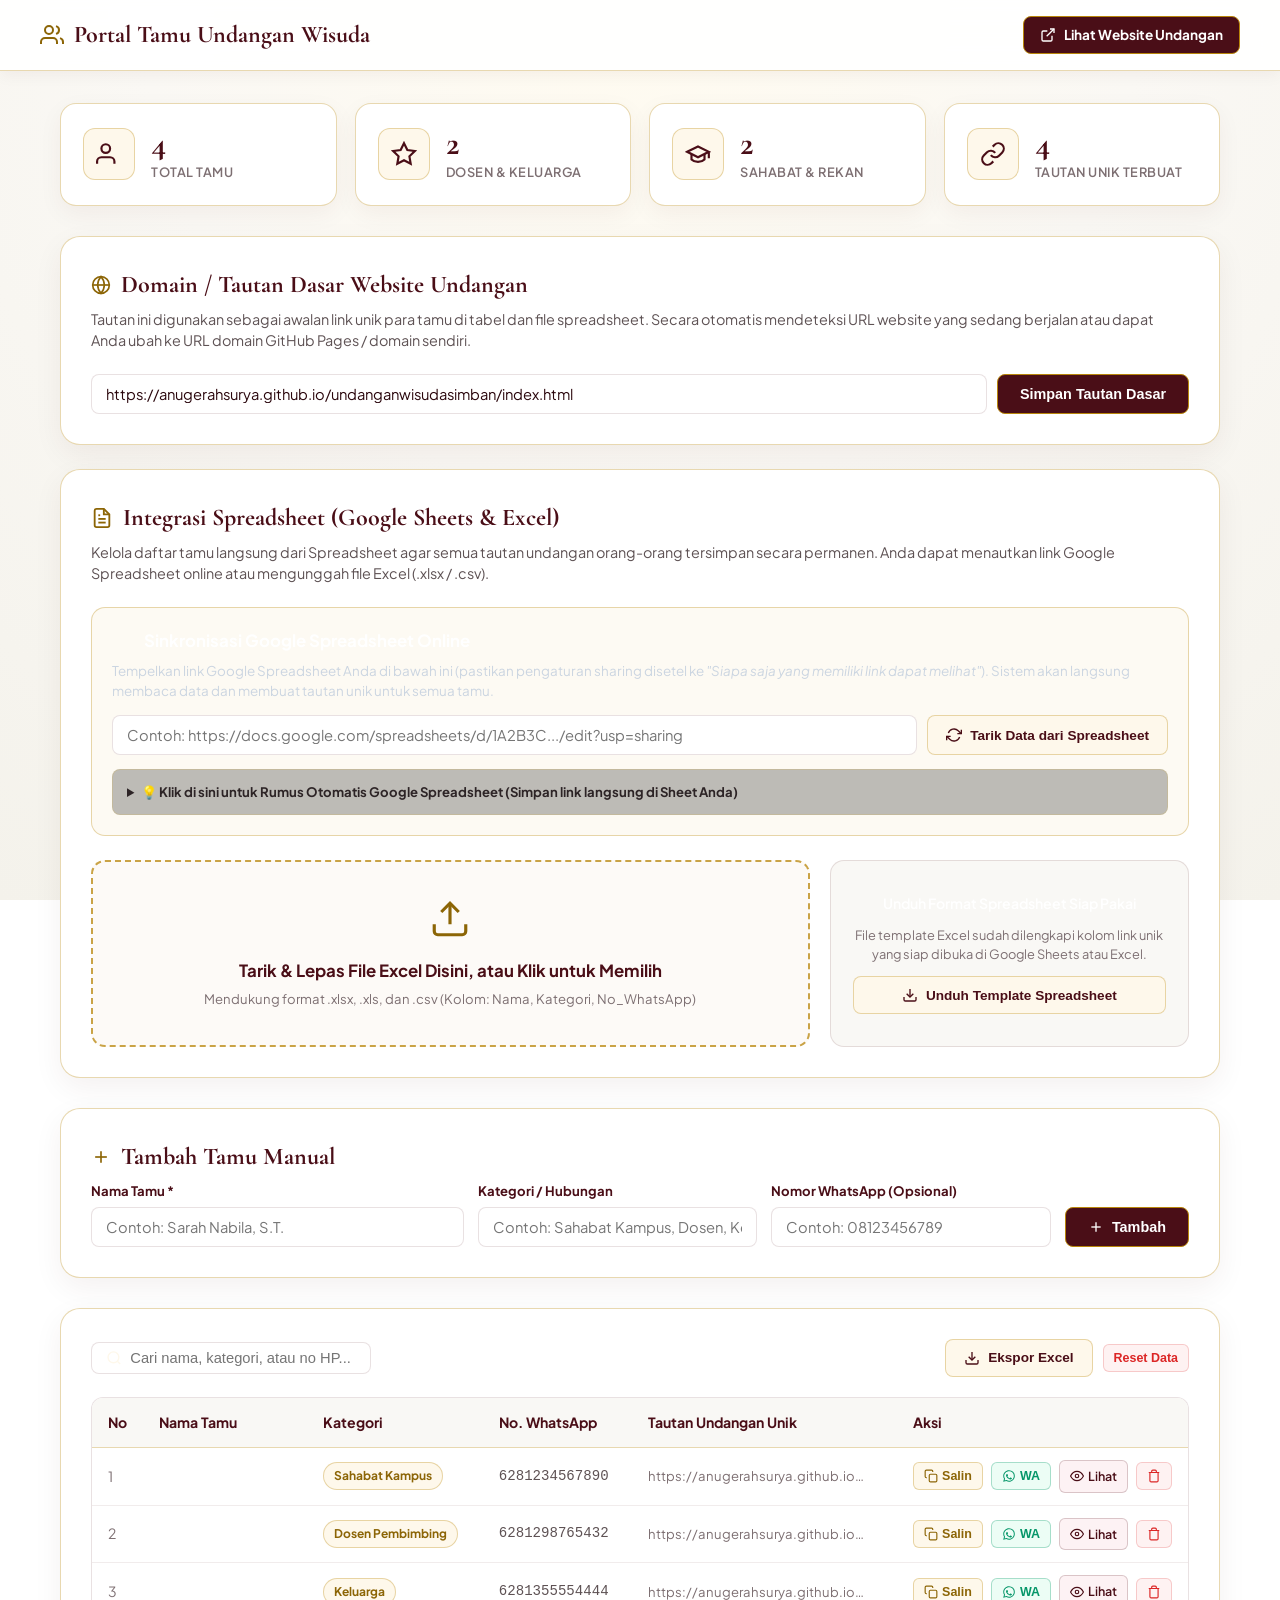
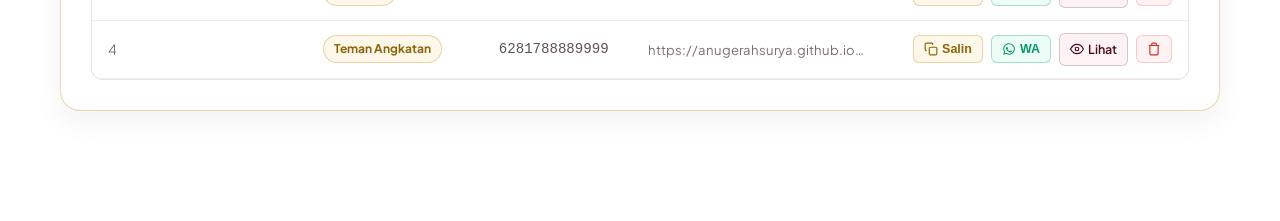
==== admin.html @ 0015ce23 "feat: add Google Sheets live sync, base URL configuration, formula guide, and spreadsheet export wit" ====
<!DOCTYPE html>
<html lang="id">
<head>
  <meta charset="UTF-8">
  <meta name="viewport" content="width=device-width, initial-scale=1.0">
  <title>Laman Admin Manajemen Tamu Undangan Wisuda</title>
  
  <!-- Google Fonts: Cormorant Garamond & Plus Jakarta Sans -->
  <link rel="preconnect" href="https://fonts.googleapis.com">
  <link rel="preconnect" href="https://fonts.gstatic.com" crossorigin>
  <link href="https://fonts.googleapis.com/css2?family=Cormorant+Garamond:wght@600;700&family=Plus+Jakarta+Sans:wght@400;500;600;700&display=swap" rel="stylesheet">
  
  <!-- Admin Stylesheet -->
  <link rel="stylesheet" href="assets/css/admin.css">
</head>
<body>

  <!-- Admin Header -->
  <header class="admin-header">
    <div class="header-container">
      <div class="header-title">
        <svg width="24" height="24" viewBox="0 0 24 24" fill="none" stroke="currentColor" stroke-width="2">
          <path d="M17 21v-2a4 4 0 0 0-4-4H5a4 4 0 0 0-4 4v2"></path>
          <circle cx="9" cy="7" r="4"></circle>
          <path d="M23 21v-2a4 4 0 0 0-3-3.87"></path>
          <path d="M16 3.13a4 4 0 0 1 0 7.75"></path>
        </svg>
        <span>Portal Tamu Undangan Wisuda</span>
      </div>

      <div class="header-actions">
        <a href="index.html" target="_blank" class="btn-nav">
          <svg width="16" height="16" viewBox="0 0 24 24" fill="none" stroke="currentColor" stroke-width="2">
            <path d="M18 13v6a2 2 0 0 1-2 2H5a2 2 0 0 1-2-2V8a2 2 0 0 1 2-2h6"></path>
            <polyline points="15 3 21 3 21 9"></polyline>
            <line x1="10" y1="14" x2="21" y2="3"></line>
          </svg>
          <span>Lihat Website Undangan</span>
        </a>
      </div>
    </div>
  </header>

  <!-- Main Container -->
  <main class="admin-main">
    
    <!-- Stats Overview -->
    <section class="stats-grid">
      <div class="stat-card">
        <div class="stat-icon">
          <svg viewBox="0 0 24 24" fill="none" stroke="currentColor" stroke-width="2">
            <path d="M17 21v-2a4 4 0 0 0-4-4H5a4 4 0 0 0-4 4v2"></path>
            <circle cx="9" cy="7" r="4"></circle>
          </svg>
        </div>
        <div>
          <div id="stat-total" class="stat-value">0</div>
          <div class="stat-label">Total Tamu</div>
        </div>
      </div>

      <div class="stat-card">
        <div class="stat-icon">
          <svg viewBox="0 0 24 24" fill="none" stroke="currentColor" stroke-width="2">
            <polygon points="12 2 15.09 8.26 22 9.27 17 14.14 18.18 21.02 12 17.77 5.82 21.02 7 14.14 2 9.27 8.91 8.26 12 2"></polygon>
          </svg>
        </div>
        <div>
          <div id="stat-vip" class="stat-value">0</div>
          <div class="stat-label">Dosen & Keluarga</div>
        </div>
      </div>

      <div class="stat-card">
        <div class="stat-icon">
          <svg viewBox="0 0 24 24" fill="none" stroke="currentColor" stroke-width="2">
            <path d="M22 10v6M2 10l10-5 10 5-10 5z"></path>
            <path d="M6 12v5c3 3 9 3 12 0v-5"></path>
          </svg>
        </div>
        <div>
          <div id="stat-friends" class="stat-value">0</div>
          <div class="stat-label">Sahabat & Rekan</div>
        </div>
      </div>

      <div class="stat-card">
        <div class="stat-icon">
          <svg viewBox="0 0 24 24" fill="none" stroke="currentColor" stroke-width="2">
            <path d="M10 13a5 5 0 0 0 7.54.54l3-3a5 5 0 0 0-7.07-7.07l-1.72 1.71"></path>
            <path d="M14 11a5 5 0 0 0-7.54-.54l-3 3a5 5 0 0 0 7.07 7.07l1.71-1.71"></path>
          </svg>
        </div>
        <div>
          <div id="stat-links" class="stat-value">0</div>
          <div class="stat-label">Tautan Unik Terbuat</div>
        </div>
      </div>
    </section>

    <!-- Base URL Setting Card -->
    <section class="admin-card" style="margin-bottom: 24px;">
      <h2 class="card-title">
        <svg width="20" height="20" viewBox="0 0 24 24" fill="none" stroke="currentColor" stroke-width="2">
          <circle cx="12" cy="12" r="10"></circle>
          <line x1="2" y1="12" x2="22" y2="12"></line>
          <path d="M12 2a15.3 15.3 0 0 1 4 10 15.3 15.3 0 0 1-4 10 15.3 15.3 0 0 1-4-10 15.3 15.3 0 0 1 4-10z"></path>
        </svg>
        <span>Domain / Tautan Dasar Website Undangan</span>
      </h2>
      <p class="card-subtitle">
        Tautan ini digunakan sebagai awalan link unik para tamu di tabel dan file spreadsheet. Secara otomatis mendeteksi URL website yang sedang berjalan atau dapat Anda ubah ke URL domain GitHub Pages / domain sendiri.
      </p>
      <div style="display: flex; gap: 10px; flex-wrap: wrap; align-items: center;">
        <input type="text" id="base-url-input" class="form-input" style="flex: 1; min-width: 280px;" placeholder="https://anugerahsurya.github.io/undanganwisudasimban/index.html">
        <button id="btn-save-base-url" class="btn-gold-sm" type="button">Simpan Tautan Dasar</button>
      </div>
    </section>

    <!-- Google Spreadsheet & Excel Integration Section -->
    <section class="admin-card">
      <h2 class="card-title">
        <svg width="22" height="22" viewBox="0 0 24 24" fill="none" stroke="currentColor" stroke-width="2">
          <path d="M14 2H6a2 2 0 0 0-2 2v16a2 2 0 0 0 2 2h12a2 2 0 0 0 2-2V8z"></path>
          <polyline points="14 2 14 8 20 8"></polyline>
          <line x1="16" y1="13" x2="8" y2="13"></line>
          <line x1="16" y1="17" x2="8" y2="17"></line>
          <polyline points="10 9 9 9 8 9"></polyline>
        </svg>
        <span>Integrasi Spreadsheet (Google Sheets & Excel)</span>
      </h2>
      <p class="card-subtitle">
        Kelola daftar tamu langsung dari Spreadsheet agar semua tautan undangan orang-orang tersimpan secara permanen. Anda dapat menautkan link Google Spreadsheet online atau mengunggah file Excel (.xlsx / .csv).
      </p>

      <!-- Google Sheets Live Sync Box -->
      <div style="background: rgba(212, 175, 55, 0.06); border: 1.5px solid var(--gold-border); border-radius: 14px; padding: 20px; margin-bottom: 24px;">
        <div style="display: flex; align-items: center; gap: 10px; margin-bottom: 8px;">
          <svg width="22" height="22" viewBox="0 0 24 24" fill="none" stroke="var(--gold-vibrant)" stroke-width="2">
            <path d="M4 4h16c1.1 0 2 .9 2 2v12c0 1.1-.9 2-2 2H4c-1.1 0-2-.9-2-2V6c0-1.1.9-2 2-2z"></path>
            <line x1="4" y1="10" x2="20" y2="10"></line>
            <line x1="10" y1="4" x2="10" y2="20"></line>
          </svg>
          <h3 style="font-size: 1.05rem; font-weight: 700; color: #ffffff; margin: 0;">Sinkronisasi Google Spreadsheet Online</h3>
        </div>
        <p style="font-size: 0.84rem; color: #cbd5e1; margin-bottom: 14px; line-height: 1.5;">
          Tempelkan link Google Spreadsheet Anda di bawah ini (pastikan pengaturan sharing disetel ke <em>"Siapa saja yang memiliki link dapat melihat"</em>). Sistem akan langsung membaca data dan membuat tautan unik untuk semua tamu.
        </p>
        <div style="display: flex; gap: 10px; flex-wrap: wrap;">
          <input type="url" id="gsheet-url-input" class="form-input" style="flex: 1; min-width: 280px;" placeholder="Contoh: https://docs.google.com/spreadsheets/d/1A2B3C.../edit?usp=sharing">
          <button id="btn-sync-gsheet" class="btn-template" type="button">
            <svg width="16" height="16" viewBox="0 0 24 24" fill="none" stroke="currentColor" stroke-width="2">
              <polyline points="23 4 23 10 17 10"></polyline>
              <polyline points="1 20 1 14 7 14"></polyline>
              <path d="M3.51 9a9 9 0 0 1 14.85-3.36L23 10M1 14l4.64 4.36A9 9 0 0 0 20.49 15"></path>
            </svg>
            <span>Tarik Data dari Spreadsheet</span>
          </button>
        </div>

        <!-- Google Sheets Formula Helper Accordion -->
        <details style="margin-top: 14px; background: rgba(0,0,0,0.25); border-radius: 8px; padding: 12px 14px; border: 1px solid rgba(212, 175, 55, 0.2);">
          <summary style="font-size: 0.82rem; font-weight: 700; color: var(--gold-shimmer); cursor: pointer;">
            💡 Klik di sini untuk Rumus Otomatis Google Spreadsheet (Simpan link langsung di Sheet Anda)
          </summary>
          <div style="margin-top: 10px; font-size: 0.8rem; color: #cbd5e1; line-height: 1.6;">
            <p>Di Google Sheets Anda, buat kolom berikut di baris pertama:</p>
            <ul style="padding-left: 18px; margin: 6px 0;">
              <li><strong>Kolom A:</strong> Nama Tamu</li>
              <li><strong>Kolom B:</strong> Kategori (misal: Sahabat Kampus, Dosen, Keluarga)</li>
              <li><strong>Kolom C:</strong> No WhatsApp (misal: 628123456789)</li>
              <li><strong>Kolom D (Rumus Link Undangan):</strong> Masukkan rumus ini di sel <code>D2</code>:
                <div style="background: #120205; padding: 8px; border-radius: 6px; font-family: monospace; color: var(--gold-shimmer); margin: 6px 0; word-break: break-all;" id="formula-link-display">
                  =CONCATENATE("https://anugerahsurya.github.io/undanganwisudasimban/index.html?to=", ENCODEURL(A2), "&cat=", ENCODEURL(B2))
                </div>
              </li>
              <li><strong>Kolom E (Rumus Kirim WA):</strong> Masukkan rumus ini di sel <code>E2</code>:
                <div style="background: #120205; padding: 8px; border-radius: 6px; font-family: monospace; color: var(--gold-shimmer); margin: 6px 0; word-break: break-all;">
                  ="https://wa.me/" & C2 & "?text=" & ENCODEURL("Halo " & A2 & ", berikut undangan wisuda Dyah Kusumaningrum: " & D2)
                </div>
              </li>
            </ul>
            <p style="margin-top: 6px; color: var(--text-dim);">Dengan rumus di atas, setiap kali Anda mengetik nama tamu baru di Spreadsheet, tautan undangan unik langsung otomatis terbuat dan tersimpan!</p>
          </div>
        </details>
      </div>

      <div class="dropzone-container">
        <!-- Drag & Drop Zone -->
        <div id="excel-dropzone" class="dropzone" role="button" tabindex="0" aria-label="Area unggah file Excel">
          <input type="file" id="excel-file-input" accept=".xlsx, .xls, .csv" style="display: none;">
          <div class="dropzone-icon">
            <svg width="42" height="42" viewBox="0 0 24 24" fill="none" stroke="currentColor" stroke-width="1.8">
              <path d="M21 15v4a2 2 0 0 1-2 2H5a2 2 0 0 1-2-2v-4"></path>
              <polyline points="17 8 12 3 7 8"></polyline>
              <line x1="12" y1="3" x2="12" y2="15"></line>
            </svg>
          </div>
          <div class="dropzone-text">Tarik & Lepas File Excel Disini, atau Klik untuk Memilih</div>
          <div class="dropzone-hint">Mendukung format .xlsx, .xls, dan .csv (Kolom: Nama, Kategori, No_WhatsApp)</div>
        </div>

        <!-- Template Download Box -->
        <div class="template-box">
          <p style="font-size: 0.88rem; font-weight: 600; color: #ffffff;">Unduh Format Spreadsheet Siap Pakai</p>
          <p style="font-size: 0.8rem; color: var(--text-dim);">File template Excel sudah dilengkapi kolom link unik yang siap dibuka di Google Sheets atau Excel.</p>
          <button id="btn-download-template" class="btn-template" type="button">
            <svg width="16" height="16" viewBox="0 0 24 24" fill="none" stroke="currentColor" stroke-width="2">
              <path d="M21 15v4a2 2 0 0 1-2 2H5a2 2 0 0 1-2-2v-4"></path>
              <polyline points="7 10 12 15 17 10"></polyline>
              <line x1="12" y1="15" x2="12" y2="3"></line>
            </svg>
            <span>Unduh Template Spreadsheet</span>
          </button>
        </div>
      </div>
    </section>

    <!-- Quick Manual Add Form -->
    <section class="admin-card">
      <h2 class="card-title">
        <svg width="20" height="20" viewBox="0 0 24 24" fill="none" stroke="currentColor" stroke-width="2">
          <line x1="12" y1="5" x2="12" y2="19"></line>
          <line x1="5" y1="12" x2="19" y2="12"></line>
        </svg>
        <span>Tambah Tamu Manual</span>
      </h2>
      
      <form id="quick-add-form" class="quick-add-form">
        <div class="form-group">
          <label for="add-name" class="form-label">Nama Tamu *</label>
          <input type="text" id="add-name" class="form-input" placeholder="Contoh: Sarah Nabila, S.T." required>
        </div>

        <div class="form-group">
          <label for="add-category" class="form-label">Kategori / Hubungan</label>
          <input type="text" id="add-category" class="form-input" placeholder="Contoh: Sahabat Kampus, Dosen, Keluarga">
        </div>

        <div class="form-group">
          <label for="add-phone" class="form-label">Nomor WhatsApp (Opsional)</label>
          <input type="tel" id="add-phone" class="form-input" placeholder="Contoh: 08123456789">
        </div>

        <button type="submit" class="btn-gold-sm">
          <svg width="16" height="16" viewBox="0 0 24 24" fill="none" stroke="currentColor" stroke-width="2">
            <line x1="12" y1="5" x2="12" y2="19"></line>
            <line x1="5" y1="12" x2="19" y2="12"></line>
          </svg>
          <span>Tambah</span>
        </button>
      </form>
    </section>

    <!-- Guest Table & Actions -->
    <section class="admin-card">
      <div class="table-toolbar">
        <div class="search-wrap">
          <svg width="18" height="18" viewBox="0 0 24 24" fill="none" stroke="var(--gold-light)" stroke-width="2">
            <circle cx="11" cy="11" r="8"></circle>
            <line x1="21" y1="21" x2="16.65" y2="16.65"></line>
          </svg>
          <input type="text" id="search-guest" placeholder="Cari nama, kategori, atau no HP...">
        </div>

        <div class="toolbar-buttons">
          <button id="btn-export-excel" class="btn-template" type="button" title="Ekspor daftar tamu ke file Excel">
            <svg width="16" height="16" viewBox="0 0 24 24" fill="none" stroke="currentColor" stroke-width="2">
              <path d="M21 15v4a2 2 0 0 1-2 2H5a2 2 0 0 1-2-2v-4"></path>
              <polyline points="7 10 12 15 17 10"></polyline>
              <line x1="12" y1="15" x2="12" y2="3"></line>
            </svg>
            <span>Ekspor Excel</span>
          </button>

          <button id="btn-reset-data" class="btn-action btn-delete" type="button" title="Reset ke data contoh awal">
            <span>Reset Data</span>
          </button>
        </div>
      </div>

      <!-- Table -->
      <div class="table-responsive">
        <table class="guest-table">
          <thead>
            <tr>
              <th style="width: 50px;">No</th>
              <th>Nama Tamu</th>
              <th>Kategori</th>
              <th>No. WhatsApp</th>
              <th>Tautan Undangan Unik</th>
              <th style="width: 220px;">Aksi</th>
            </tr>
          </thead>
          <tbody id="guest-table-body">
            <!-- Populated dynamically via admin.js -->
          </tbody>
        </table>
      </div>
    </section>
  </main>

  <!-- Toast Notification Container -->
  <div id="toast-container" class="toast-container" aria-live="polite"></div>

  <!-- SheetJS Library (Local offline copy first, then CDN fallback if needed) -->
  <script src="assets/js/xlsx.full.min.js"></script>
  <!-- Admin Script -->
  <script src="assets/js/admin.js"></script>
</body>
</html>
---- assets/css/admin.css ----
/* ==========================================================================
   ADMIN DASHBOARD STYLES - WHITE & GOLD THEME WITH BURGUNDY ACCENTS
   ========================================================================== */

:root {
  --bg-page: #fbfbf9;
  --bg-page-gradient: radial-gradient(circle at 50% 0%, #fffbf0 0%, #faf8f4 45%, #f4f2eb 100%);
  --bg-card: rgba(255, 255, 255, 0.96);
  --bg-card-hover: #ffffff;
  --bg-subtle: #f9f8f5;

  --gold-primary: #b8860b;
  --gold-light: #fef8eb;
  --gold-dark: #8c6506;
  --gold-border: rgba(184, 134, 11, 0.32);
  --gold-border-bright: rgba(184, 134, 11, 0.75);
  --gold-glow: rgba(184, 134, 11, 0.2);
  --gold-gradient: linear-gradient(135deg, #d4af37 0%, #aa771c 100%);

  --burgundy-primary: #4a0e17;
  --burgundy-deep: #3b0a11;
  --burgundy-gradient: linear-gradient(135deg, #4a0e17 0%, #6e1825 50%, #3b0a11 100%);

  --text-main: #4a0e17;
  --text-heading: #2a060c;
  --text-body: #2d2426;
  --text-muted: #5e5254;
  --text-dim: #7d6f72;
  --border-light: rgba(74, 14, 23, 0.12);

  --success-color: #059669;
  --danger-color: #dc2626;

  --font-serif: 'Cormorant Garamond', Georgia, serif;
  --font-cinzel: 'Cinzel', Georgia, serif;
  --font-sans: 'Plus Jakarta Sans', -apple-system, BlinkMacSystemFont, 'Segoe UI', Roboto, sans-serif;
  --glass-blur: blur(14px);
}

*, *::before, *::after {
  box-sizing: border-box;
  margin: 0;
  padding: 0;
}

body {
  font-family: var(--font-sans);
  background: var(--bg-page-gradient);
  color: var(--text-body);
  min-height: 100vh;
  line-height: 1.5;
  background-attachment: fixed;
}

.admin-header {
  padding: 16px 28px;
  background: rgba(255, 255, 255, 0.92);
  backdrop-filter: var(--glass-blur);
  -webkit-backdrop-filter: var(--glass-blur);
  border-bottom: 1px solid var(--gold-border);
  box-shadow: 0 4px 15px rgba(74, 14, 23, 0.05);
  position: sticky;
  top: 0;
  z-index: 100;
}

.header-container {
  max-width: 1200px;
  margin: 0 auto;
  display: flex;
  align-items: center;
  justify-content: space-between;
}

.header-title {
  font-family: var(--font-serif);
  font-size: 1.5rem;
  font-weight: 700;
  color: var(--burgundy-primary);
  display: flex;
  align-items: center;
  gap: 10px;
}

.header-title svg {
  color: var(--gold-dark);
}

.header-actions {
  display: flex;
  align-items: center;
  gap: 12px;
}

.btn-nav {
  display: inline-flex;
  align-items: center;
  gap: 8px;
  padding: 8px 16px;
  font-size: 0.85rem;
  font-weight: 700;
  color: #ffffff;
  background: var(--burgundy-primary);
  border: 1px solid var(--gold-primary);
  border-radius: 8px;
  text-decoration: none;
  transition: all 0.2s ease;
}

.btn-nav:hover {
  background: var(--gold-dark);
  border-color: var(--gold-dark);
}

/* Main Content */
.admin-main {
  max-width: 1200px;
  margin: 0 auto;
  padding: 32px 20px 80px 20px;
}

/* Stats Cards */
.stats-grid {
  display: grid;
  grid-template-columns: repeat(auto-fit, minmax(220px, 1fr));
  gap: 18px;
  margin-bottom: 30px;
}

.stat-card {
  background: #ffffff;
  border: 1px solid var(--gold-border);
  border-radius: 16px;
  padding: 22px;
  display: flex;
  align-items: center;
  gap: 16px;
  box-shadow: 0 8px 24px rgba(74, 14, 23, 0.05);
}

.stat-icon {
  width: 52px;
  height: 52px;
  border-radius: 12px;
  background: var(--gold-light);
  border: 1px solid var(--gold-border);
  display: flex;
  align-items: center;
  justify-content: center;
  color: var(--burgundy-primary);
}

.stat-icon svg {
  width: 26px;
  height: 26px;
}

.stat-value {
  font-family: var(--font-serif);
  font-size: 2.1rem;
  font-weight: 700;
  color: var(--burgundy-primary);
  line-height: 1.1;
}

.stat-label {
  font-size: 0.8rem;
  color: var(--text-dim);
  text-transform: uppercase;
  letter-spacing: 0.5px;
  font-weight: 600;
}

/* Section Containers */
.admin-card {
  background: #ffffff;
  border: 1px solid var(--gold-border);
  border-radius: 20px;
  padding: 30px;
  margin-bottom: 30px;
  box-shadow: 0 10px 30px rgba(74, 14, 23, 0.06);
}

.card-title {
  font-family: var(--font-serif);
  font-size: 1.5rem;
  font-weight: 700;
  color: var(--burgundy-primary);
  margin-bottom: 6px;
  display: flex;
  align-items: center;
  gap: 10px;
}

.card-title svg {
  color: var(--gold-dark);
}

.card-subtitle {
  font-size: 0.9rem;
  color: var(--text-muted);
  margin-bottom: 22px;
}

/* Upload Dropzone */
.dropzone-container {
  display: grid;
  grid-template-columns: 2fr 1fr;
  gap: 20px;
}

.dropzone {
  border: 2px dashed var(--gold-border-bright);
  border-radius: 14px;
  padding: 36px 20px;
  text-align: center;
  cursor: pointer;
  background: #fdfaf7;
  transition: all 0.2s ease;
}

.dropzone:hover, .dropzone.dragover {
  border-color: var(--gold-dark);
  background: #fef5e6;
}

.dropzone-icon {
  color: var(--gold-dark);
  margin-bottom: 12px;
}

.dropzone-text {
  font-size: 1.05rem;
  font-weight: 700;
  color: var(--burgundy-primary);
  margin-bottom: 6px;
}

.dropzone-hint {
  font-size: 0.82rem;
  color: var(--text-dim);
}

.template-box {
  background: #f9f8f5;
  border: 1px solid var(--border-light);
  border-radius: 14px;
  padding: 22px;
  display: flex;
  flex-direction: column;
  justify-content: center;
  gap: 12px;
  text-align: center;
}

.btn-template {
  display: inline-flex;
  align-items: center;
  justify-content: center;
  gap: 8px;
  padding: 10px 18px;
  font-size: 0.85rem;
  font-weight: 700;
  color: var(--burgundy-primary);
  background: var(--gold-light);
  border: 1px solid var(--gold-border);
  border-radius: 8px;
  cursor: pointer;
  transition: all 0.2s ease;
  text-decoration: none;
}

.btn-template:hover {
  background: var(--gold-primary);
  color: #ffffff;
}

/* Quick Add Form */
.quick-add-form {
  display: grid;
  grid-template-columns: 2fr 1.5fr 1.5fr auto;
  gap: 14px;
  align-items: flex-end;
}

.form-group {
  display: flex;
  flex-direction: column;
  gap: 6px;
}

.form-label {
  font-size: 0.82rem;
  font-weight: 700;
  color: var(--burgundy-primary);
}

.form-input {
  width: 100%;
  padding: 10px 14px;
  background: #ffffff;
  border: 1px solid var(--border-light);
  border-radius: 8px;
  color: var(--text-heading);
  font-family: var(--font-sans);
  font-size: 0.92rem;
  transition: border-color 0.2s ease;
}

.form-input:focus {
  border-color: var(--gold-primary);
  outline: none;
  box-shadow: 0 0 0 3px var(--gold-glow);
}

.btn-gold-sm {
  display: inline-flex;
  align-items: center;
  justify-content: center;
  gap: 8px;
  padding: 11px 22px;
  font-size: 0.9rem;
  font-weight: 700;
  color: #ffffff;
  background: var(--burgundy-primary);
  border: 1px solid var(--gold-primary);
  border-radius: 8px;
  cursor: pointer;
  transition: all 0.2s ease;
}

.btn-gold-sm:hover {
  background: var(--burgundy-deep);
  color: #fcedb5;
  transform: translateY(-1px);
}

/* Table Toolbar */
.table-toolbar {
  display: flex;
  align-items: center;
  justify-content: space-between;
  gap: 16px;
  flex-wrap: wrap;
  margin-bottom: 20px;
}

.search-wrap {
  display: flex;
  align-items: center;
  gap: 8px;
  background: #ffffff;
  border: 1px solid var(--border-light);
  border-radius: 8px;
  padding: 6px 14px;
  min-width: 280px;
}

.search-wrap input {
  background: none;
  border: none;
  outline: none;
  color: var(--text-heading);
  font-size: 0.92rem;
  width: 100%;
}

.toolbar-buttons {
  display: flex;
  align-items: center;
  gap: 10px;
}

/* Data Table */
.table-responsive {
  width: 100%;
  overflow-x: auto;
  border-radius: 12px;
  border: 1px solid var(--border-light);
  background: #ffffff;
}

.guest-table {
  width: 100%;
  border-collapse: collapse;
  text-align: left;
  font-size: 0.88rem;
}

.guest-table th {
  background: #f9f8f5;
  color: var(--burgundy-primary);
  padding: 14px 16px;
  font-weight: 700;
  border-bottom: 1px solid var(--gold-border);
  white-space: nowrap;
}

.guest-table td {
  padding: 12px 16px;
  border-bottom: 1px solid rgba(74, 14, 23, 0.08);
  vertical-align: middle;
}

.guest-table tr:hover {
  background: #fefdf9;
}

.category-badge {
  display: inline-block;
  padding: 4px 10px;
  font-size: 0.75rem;
  font-weight: 700;
  border-radius: 20px;
  background: var(--gold-light);
  color: var(--gold-dark);
  border: 1px solid var(--gold-border);
}

.link-cell {
  max-width: 220px;
  overflow: hidden;
  text-overflow: ellipsis;
  white-space: nowrap;
  font-size: 0.82rem;
  color: var(--text-dim);
}

.action-btn-group {
  display: flex;
  align-items: center;
  gap: 8px;
}

.btn-action {
  padding: 6px 10px;
  border-radius: 6px;
  font-size: 0.78rem;
  font-weight: 600;
  cursor: pointer;
  border: 1px solid transparent;
  display: inline-flex;
  align-items: center;
  gap: 4px;
  text-decoration: none;
  transition: all 0.2s ease;
}

.btn-copy {
  background: var(--gold-light);
  color: var(--gold-dark);
  border-color: var(--gold-border);
}

.btn-copy:hover {
  background: var(--gold-primary);
  color: #ffffff;
}

.btn-whatsapp {
  background: #ecfdf5;
  color: #059669;
  border-color: rgba(5, 150, 105, 0.3);
}

.btn-whatsapp:hover {
  background: #059669;
  color: #ffffff;
}

.btn-view {
  background: #fdf2f4;
  color: var(--burgundy-primary);
  border-color: rgba(74, 14, 23, 0.2);
}

.btn-view:hover {
  background: var(--burgundy-primary);
  color: #ffffff;
}

.btn-delete {
  background: #fef2f2;
  color: #dc2626;
  border-color: rgba(220, 38, 38, 0.2);
}

.btn-delete:hover {
  background: var(--danger-color);
  color: #ffffff;
}

/* Toast */
.toast-container {
  position: fixed;
  bottom: 24px;
  right: 24px;
  z-index: 9999;
  display: flex;
  flex-direction: column;
  gap: 8px;
}

.toast {
  background: #ffffff;
  border: 1px solid var(--gold-border);
  color: var(--burgundy-primary);
  padding: 12px 18px;
  border-radius: 10px;
  box-shadow: 0 10px 25px rgba(74, 14, 23, 0.15);
  font-size: 0.88rem;
  font-weight: 600;
  display: flex;
  align-items: center;
  gap: 10px;
  animation: slideIn 0.3s ease;
}

@keyframes slideIn {
  from { transform: translateX(50px); opacity: 0; }
  to { transform: translateX(0); opacity: 1; }
}

@media (max-width: 900px) {
  .dropzone-container {
    grid-template-columns: 1fr;
  }
  .quick-add-form {
    grid-template-columns: 1fr;
  }
}
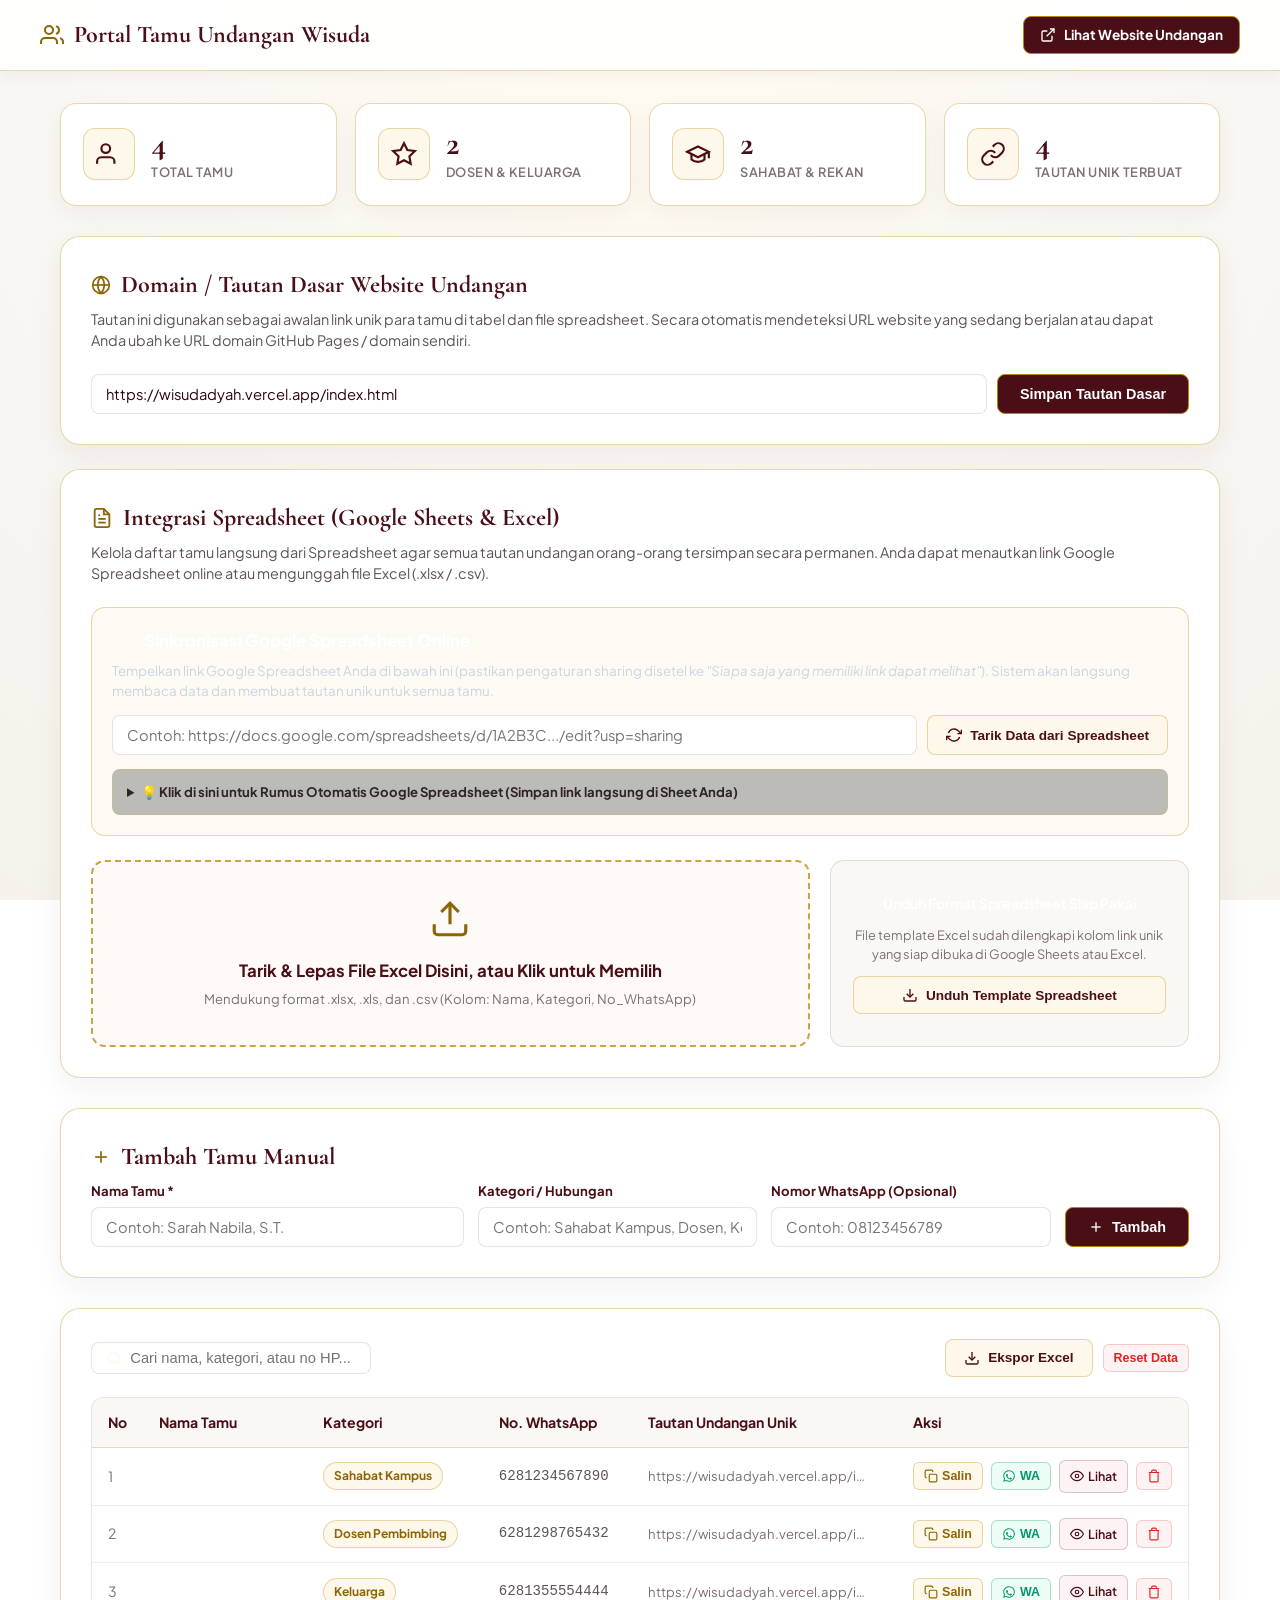
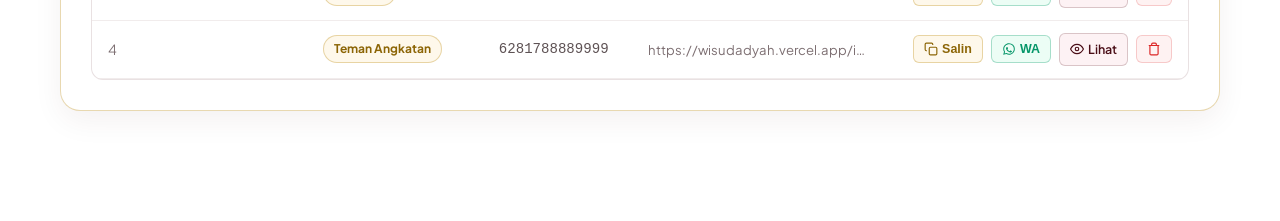
==== commit 0c51684d: "fix: update production invitation base URL to https://wisudadyah.vercel.app/index.html across admin " ====
--- a/admin.html
+++ b/admin.html
@@ -112,7 +112,7 @@
         Tautan ini digunakan sebagai awalan link unik para tamu di tabel dan file spreadsheet. Secara otomatis mendeteksi URL website yang sedang berjalan atau dapat Anda ubah ke URL domain GitHub Pages / domain sendiri.
       </p>
       <div style="display: flex; gap: 10px; flex-wrap: wrap; align-items: center;">
-        <input type="text" id="base-url-input" class="form-input" style="flex: 1; min-width: 280px;" placeholder="https://anugerahsurya.github.io/undanganwisudasimban/index.html">
+        <input type="text" id="base-url-input" class="form-input" style="flex: 1; min-width: 280px;" placeholder="https://wisudadyah.vercel.app/index.html">
         <button id="btn-save-base-url" class="btn-gold-sm" type="button">Simpan Tautan Dasar</button>
       </div>
     </section>
@@ -171,7 +171,7 @@
               <li><strong>Kolom C:</strong> No WhatsApp (misal: 628123456789)</li>
               <li><strong>Kolom D (Rumus Link Undangan):</strong> Masukkan rumus ini di sel <code>D2</code>:
                 <div style="background: #120205; padding: 8px; border-radius: 6px; font-family: monospace; color: var(--gold-shimmer); margin: 6px 0; word-break: break-all;" id="formula-link-display">
-                  =CONCATENATE("https://anugerahsurya.github.io/undanganwisudasimban/index.html?to=", ENCODEURL(A2), "&cat=", ENCODEURL(B2))
+                  =CONCATENATE("https://wisudadyah.vercel.app/index.html?to=", ENCODEURL(A2), "&cat=", ENCODEURL(B2))
                 </div>
               </li>
               <li><strong>Kolom E (Rumus Kirim WA):</strong> Masukkan rumus ini di sel <code>E2</code>:
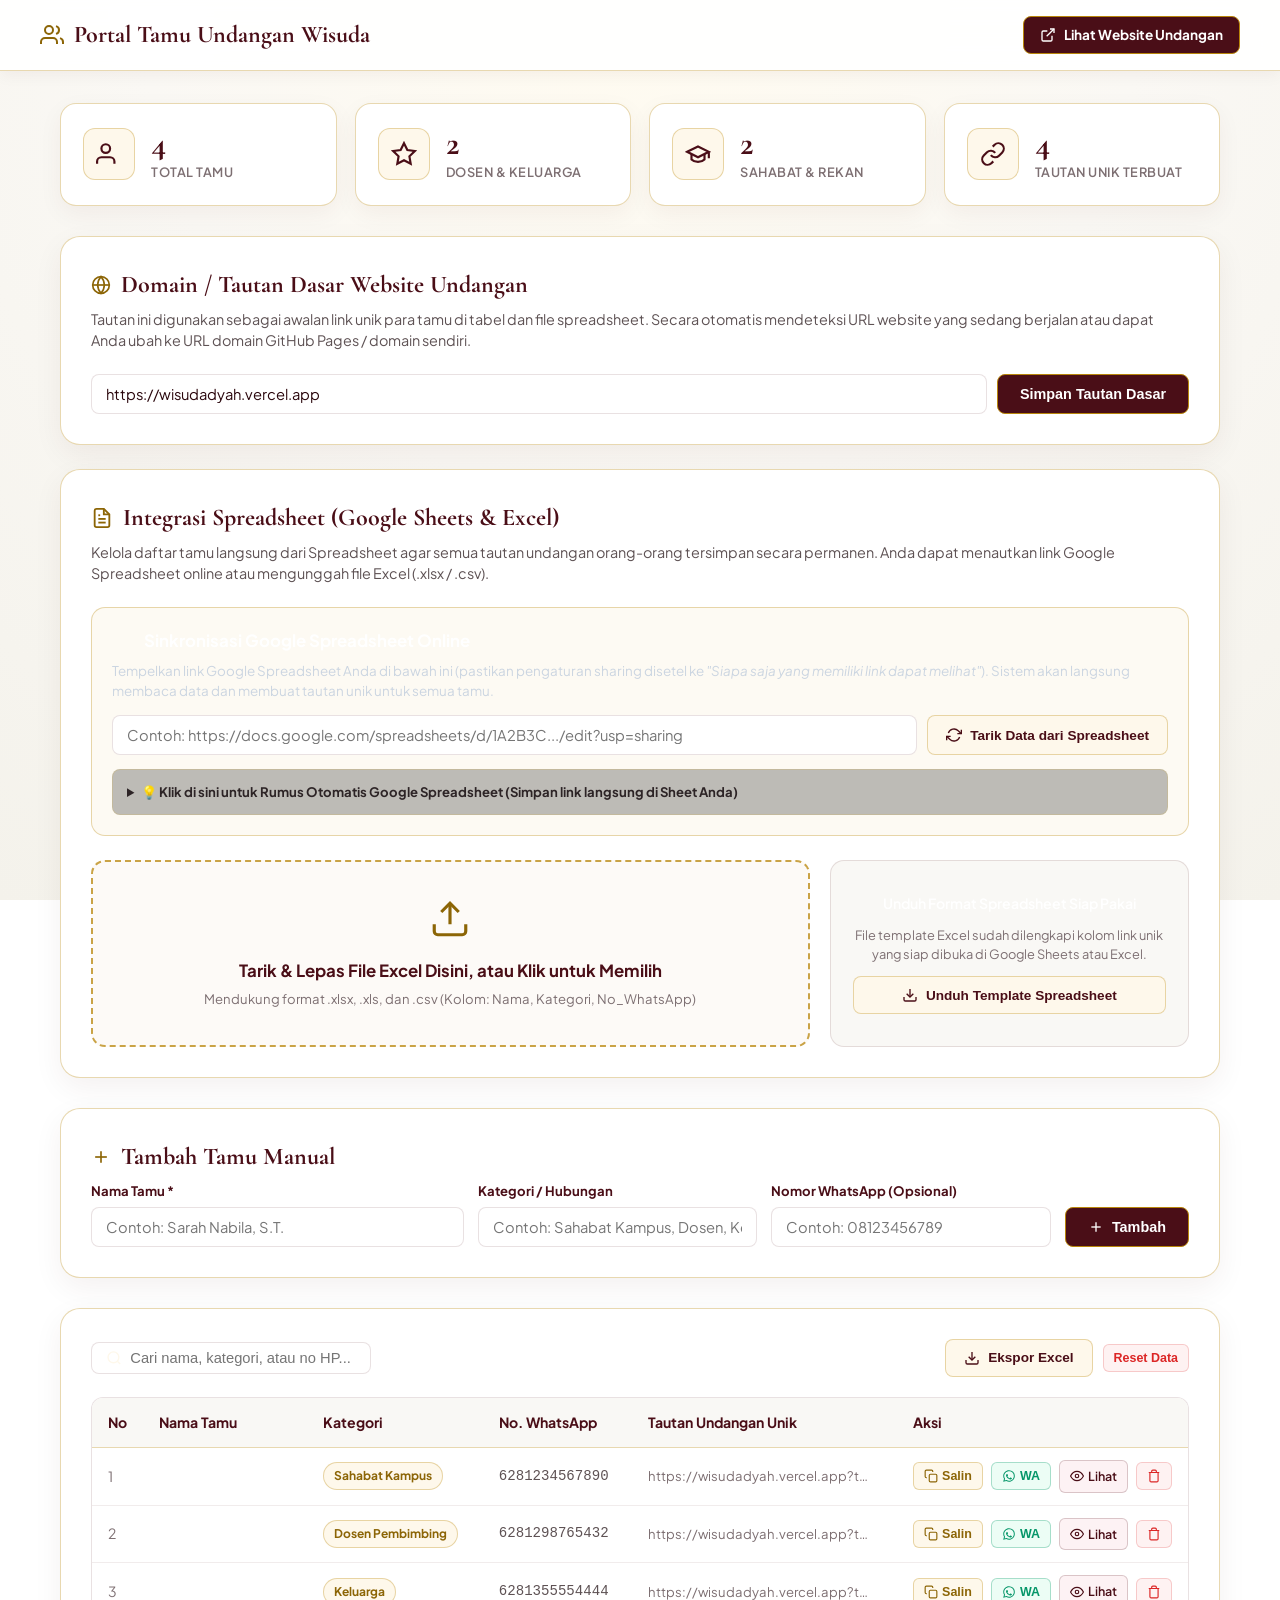
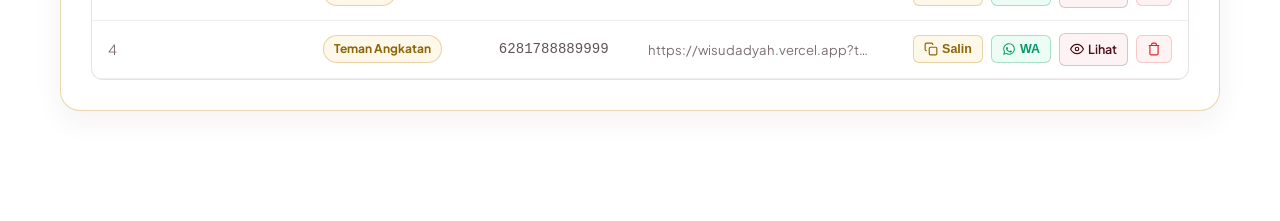
==== commit 215ba1cd: "feat: hide index.html with vercel cleanUrls, add vercel.json routing, and support clean path/slug gu" ====
--- a/admin.html
+++ b/admin.html
@@ -112,7 +112,7 @@
         Tautan ini digunakan sebagai awalan link unik para tamu di tabel dan file spreadsheet. Secara otomatis mendeteksi URL website yang sedang berjalan atau dapat Anda ubah ke URL domain GitHub Pages / domain sendiri.
       </p>
       <div style="display: flex; gap: 10px; flex-wrap: wrap; align-items: center;">
-        <input type="text" id="base-url-input" class="form-input" style="flex: 1; min-width: 280px;" placeholder="https://wisudadyah.vercel.app/index.html">
+        <input type="text" id="base-url-input" class="form-input" style="flex: 1; min-width: 280px;" placeholder="https://wisudadyah.vercel.app">
         <button id="btn-save-base-url" class="btn-gold-sm" type="button">Simpan Tautan Dasar</button>
       </div>
     </section>
@@ -169,12 +169,15 @@
               <li><strong>Kolom A:</strong> Nama Tamu</li>
               <li><strong>Kolom B:</strong> Kategori (misal: Sahabat Kampus, Dosen, Keluarga)</li>
               <li><strong>Kolom C:</strong> No WhatsApp (misal: 628123456789)</li>
-              <li><strong>Kolom D (Rumus Link Undangan):</strong> Masukkan rumus ini di sel <code>D2</code>:
+              <li><strong>Kolom D (Rumus Link Undangan Unik):</strong> Masukkan salah satu rumus ini di sel <code>D2</code>:
                 <div style="background: #120205; padding: 8px; border-radius: 6px; font-family: monospace; color: var(--gold-shimmer); margin: 6px 0; word-break: break-all;" id="formula-link-display">
-                  =CONCATENATE("https://wisudadyah.vercel.app/index.html?to=", ENCODEURL(A2), "&cat=", ENCODEURL(B2))
+                  =CONCATENATE("https://wisudadyah.vercel.app/", SUBSTITUTE(A2, " ", "-"))
+                </div>
+                <div style="font-size: 0.76rem; color: var(--text-dim); margin-top: 2px;">
+                  Atau format dengan kategori: <code>=CONCATENATE("https://wisudadyah.vercel.app/?to=", ENCODEURL(A2), "&amp;cat=", ENCODEURL(B2))</code>
                 </div>
               </li>
-              <li><strong>Kolom E (Rumus Kirim WA):</strong> Masukkan rumus ini di sel <code>E2</code>:
+              <li><strong>Kolom E (Rumus Kirim WA Langsung):</strong> Masukkan rumus ini di sel <code>E2</code>:
                 <div style="background: #120205; padding: 8px; border-radius: 6px; font-family: monospace; color: var(--gold-shimmer); margin: 6px 0; word-break: break-all;">
                   ="https://wa.me/" & C2 & "?text=" & ENCODEURL("Halo " & A2 & ", berikut undangan wisuda Dyah Kusumaningrum: " & D2)
                 </div>
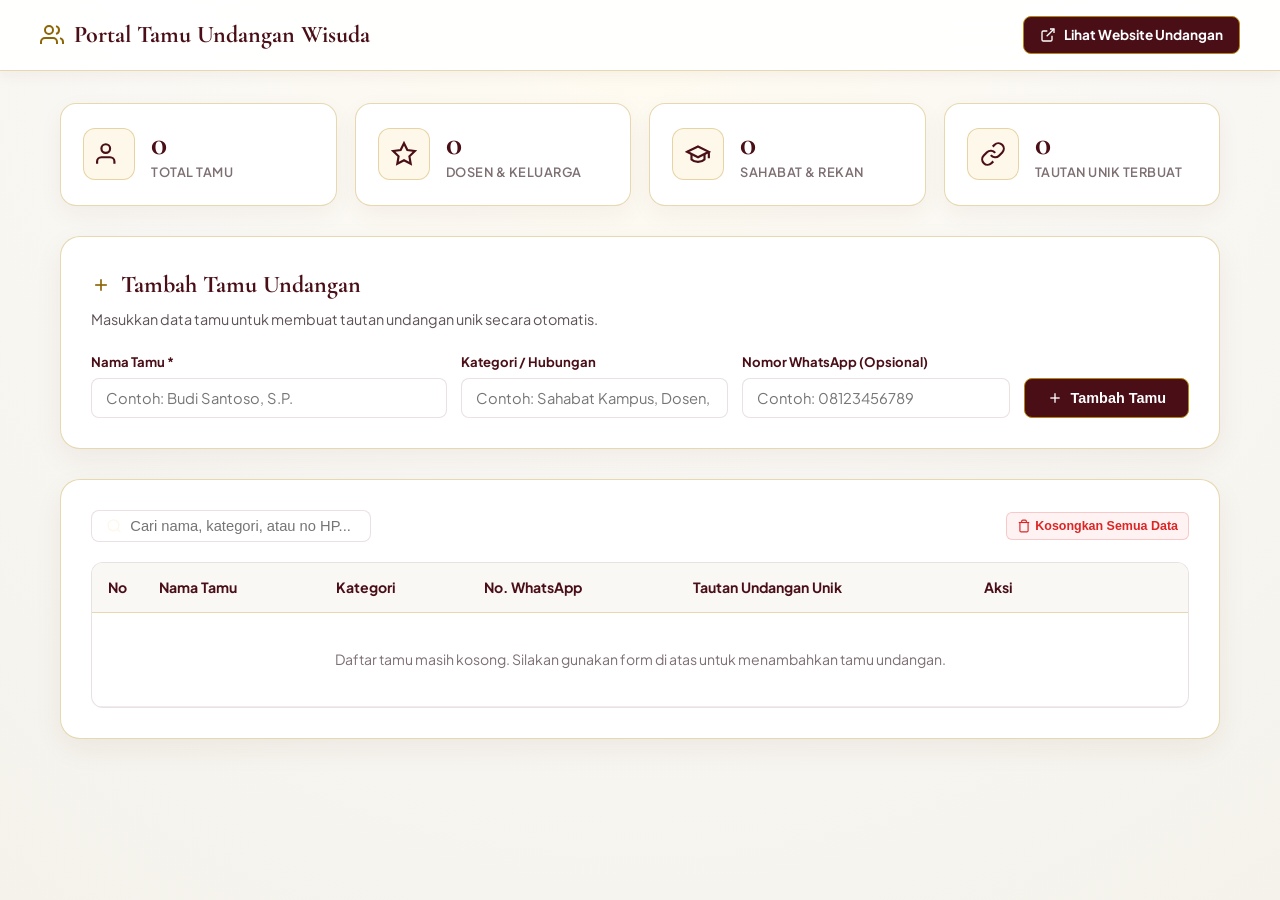
==== commit af0c919c: "feat(admin): streamline portal to statistics, manual guest form, and table; remove excel upload; res" ====
--- a/admin.html
+++ b/admin.html
@@ -29,7 +29,7 @@
       </div>
 
       <div class="header-actions">
-        <a href="index.html" target="_blank" class="btn-nav">
+        <a href="index.html?to=Pratinjau+Tamu&cat=Umum" target="_blank" class="btn-nav">
           <svg width="16" height="16" viewBox="0 0 24 24" fill="none" stroke="currentColor" stroke-width="2">
             <path d="M18 13v6a2 2 0 0 1-2 2H5a2 2 0 0 1-2-2V8a2 2 0 0 1 2-2h6"></path>
             <polyline points="15 3 21 3 21 9"></polyline>
@@ -98,141 +98,23 @@
       </div>
     </section>
 
-    <!-- Base URL Setting Card -->
-    <section class="admin-card" style="margin-bottom: 24px;">
-      <h2 class="card-title">
-        <svg width="20" height="20" viewBox="0 0 24 24" fill="none" stroke="currentColor" stroke-width="2">
-          <circle cx="12" cy="12" r="10"></circle>
-          <line x1="2" y1="12" x2="22" y2="12"></line>
-          <path d="M12 2a15.3 15.3 0 0 1 4 10 15.3 15.3 0 0 1-4 10 15.3 15.3 0 0 1-4-10 15.3 15.3 0 0 1 4-10z"></path>
-        </svg>
-        <span>Domain / Tautan Dasar Website Undangan</span>
-      </h2>
-      <p class="card-subtitle">
-        Tautan ini digunakan sebagai awalan link unik para tamu di tabel dan file spreadsheet. Secara otomatis mendeteksi URL website yang sedang berjalan atau dapat Anda ubah ke URL domain GitHub Pages / domain sendiri.
-      </p>
-      <div style="display: flex; gap: 10px; flex-wrap: wrap; align-items: center;">
-        <input type="text" id="base-url-input" class="form-input" style="flex: 1; min-width: 280px;" placeholder="https://wisudadyah.vercel.app">
-        <button id="btn-save-base-url" class="btn-gold-sm" type="button">Simpan Tautan Dasar</button>
-      </div>
-    </section>
-
-    <!-- Google Spreadsheet & Excel Integration Section -->
-    <section class="admin-card">
-      <h2 class="card-title">
-        <svg width="22" height="22" viewBox="0 0 24 24" fill="none" stroke="currentColor" stroke-width="2">
-          <path d="M14 2H6a2 2 0 0 0-2 2v16a2 2 0 0 0 2 2h12a2 2 0 0 0 2-2V8z"></path>
-          <polyline points="14 2 14 8 20 8"></polyline>
-          <line x1="16" y1="13" x2="8" y2="13"></line>
-          <line x1="16" y1="17" x2="8" y2="17"></line>
-          <polyline points="10 9 9 9 8 9"></polyline>
-        </svg>
-        <span>Integrasi Spreadsheet (Google Sheets & Excel)</span>
-      </h2>
-      <p class="card-subtitle">
-        Kelola daftar tamu langsung dari Spreadsheet agar semua tautan undangan orang-orang tersimpan secara permanen. Anda dapat menautkan link Google Spreadsheet online atau mengunggah file Excel (.xlsx / .csv).
-      </p>
-
-      <!-- Google Sheets Live Sync Box -->
-      <div style="background: rgba(212, 175, 55, 0.06); border: 1.5px solid var(--gold-border); border-radius: 14px; padding: 20px; margin-bottom: 24px;">
-        <div style="display: flex; align-items: center; gap: 10px; margin-bottom: 8px;">
-          <svg width="22" height="22" viewBox="0 0 24 24" fill="none" stroke="var(--gold-vibrant)" stroke-width="2">
-            <path d="M4 4h16c1.1 0 2 .9 2 2v12c0 1.1-.9 2-2 2H4c-1.1 0-2-.9-2-2V6c0-1.1.9-2 2-2z"></path>
-            <line x1="4" y1="10" x2="20" y2="10"></line>
-            <line x1="10" y1="4" x2="10" y2="20"></line>
-          </svg>
-          <h3 style="font-size: 1.05rem; font-weight: 700; color: #ffffff; margin: 0;">Sinkronisasi Google Spreadsheet Online</h3>
-        </div>
-        <p style="font-size: 0.84rem; color: #cbd5e1; margin-bottom: 14px; line-height: 1.5;">
-          Tempelkan link Google Spreadsheet Anda di bawah ini (pastikan pengaturan sharing disetel ke <em>"Siapa saja yang memiliki link dapat melihat"</em>). Sistem akan langsung membaca data dan membuat tautan unik untuk semua tamu.
-        </p>
-        <div style="display: flex; gap: 10px; flex-wrap: wrap;">
-          <input type="url" id="gsheet-url-input" class="form-input" style="flex: 1; min-width: 280px;" placeholder="Contoh: https://docs.google.com/spreadsheets/d/1A2B3C.../edit?usp=sharing">
-          <button id="btn-sync-gsheet" class="btn-template" type="button">
-            <svg width="16" height="16" viewBox="0 0 24 24" fill="none" stroke="currentColor" stroke-width="2">
-              <polyline points="23 4 23 10 17 10"></polyline>
-              <polyline points="1 20 1 14 7 14"></polyline>
-              <path d="M3.51 9a9 9 0 0 1 14.85-3.36L23 10M1 14l4.64 4.36A9 9 0 0 0 20.49 15"></path>
-            </svg>
-            <span>Tarik Data dari Spreadsheet</span>
-          </button>
-        </div>
-
-        <!-- Google Sheets Formula Helper Accordion -->
-        <details style="margin-top: 14px; background: rgba(0,0,0,0.25); border-radius: 8px; padding: 12px 14px; border: 1px solid rgba(212, 175, 55, 0.2);">
-          <summary style="font-size: 0.82rem; font-weight: 700; color: var(--gold-shimmer); cursor: pointer;">
-            💡 Klik di sini untuk Rumus Otomatis Google Spreadsheet (Simpan link langsung di Sheet Anda)
-          </summary>
-          <div style="margin-top: 10px; font-size: 0.8rem; color: #cbd5e1; line-height: 1.6;">
-            <p>Di Google Sheets Anda, buat kolom berikut di baris pertama:</p>
-            <ul style="padding-left: 18px; margin: 6px 0;">
-              <li><strong>Kolom A:</strong> Nama Tamu</li>
-              <li><strong>Kolom B:</strong> Kategori (misal: Sahabat Kampus, Dosen, Keluarga)</li>
-              <li><strong>Kolom C:</strong> No WhatsApp (misal: 628123456789)</li>
-              <li><strong>Kolom D (Rumus Link Undangan Unik):</strong> Masukkan salah satu rumus ini di sel <code>D2</code>:
-                <div style="background: #120205; padding: 8px; border-radius: 6px; font-family: monospace; color: var(--gold-shimmer); margin: 6px 0; word-break: break-all;" id="formula-link-display">
-                  =CONCATENATE("https://wisudadyah.vercel.app/", SUBSTITUTE(A2, " ", "-"))
-                </div>
-                <div style="font-size: 0.76rem; color: var(--text-dim); margin-top: 2px;">
-                  Atau format dengan kategori: <code>=CONCATENATE("https://wisudadyah.vercel.app/?to=", ENCODEURL(A2), "&amp;cat=", ENCODEURL(B2))</code>
-                </div>
-              </li>
-              <li><strong>Kolom E (Rumus Kirim WA Langsung):</strong> Masukkan rumus ini di sel <code>E2</code>:
-                <div style="background: #120205; padding: 8px; border-radius: 6px; font-family: monospace; color: var(--gold-shimmer); margin: 6px 0; word-break: break-all;">
-                  ="https://wa.me/" & C2 & "?text=" & ENCODEURL("Halo " & A2 & ", berikut undangan wisuda Dyah Kusumaningrum: " & D2)
-                </div>
-              </li>
-            </ul>
-            <p style="margin-top: 6px; color: var(--text-dim);">Dengan rumus di atas, setiap kali Anda mengetik nama tamu baru di Spreadsheet, tautan undangan unik langsung otomatis terbuat dan tersimpan!</p>
-          </div>
-        </details>
-      </div>
-
-      <div class="dropzone-container">
-        <!-- Drag & Drop Zone -->
-        <div id="excel-dropzone" class="dropzone" role="button" tabindex="0" aria-label="Area unggah file Excel">
-          <input type="file" id="excel-file-input" accept=".xlsx, .xls, .csv" style="display: none;">
-          <div class="dropzone-icon">
-            <svg width="42" height="42" viewBox="0 0 24 24" fill="none" stroke="currentColor" stroke-width="1.8">
-              <path d="M21 15v4a2 2 0 0 1-2 2H5a2 2 0 0 1-2-2v-4"></path>
-              <polyline points="17 8 12 3 7 8"></polyline>
-              <line x1="12" y1="3" x2="12" y2="15"></line>
-            </svg>
-          </div>
-          <div class="dropzone-text">Tarik & Lepas File Excel Disini, atau Klik untuk Memilih</div>
-          <div class="dropzone-hint">Mendukung format .xlsx, .xls, dan .csv (Kolom: Nama, Kategori, No_WhatsApp)</div>
-        </div>
-
-        <!-- Template Download Box -->
-        <div class="template-box">
-          <p style="font-size: 0.88rem; font-weight: 600; color: #ffffff;">Unduh Format Spreadsheet Siap Pakai</p>
-          <p style="font-size: 0.8rem; color: var(--text-dim);">File template Excel sudah dilengkapi kolom link unik yang siap dibuka di Google Sheets atau Excel.</p>
-          <button id="btn-download-template" class="btn-template" type="button">
-            <svg width="16" height="16" viewBox="0 0 24 24" fill="none" stroke="currentColor" stroke-width="2">
-              <path d="M21 15v4a2 2 0 0 1-2 2H5a2 2 0 0 1-2-2v-4"></path>
-              <polyline points="7 10 12 15 17 10"></polyline>
-              <line x1="12" y1="15" x2="12" y2="3"></line>
-            </svg>
-            <span>Unduh Template Spreadsheet</span>
-          </button>
-        </div>
-      </div>
-    </section>
-
-    <!-- Quick Manual Add Form -->
+    <!-- 2. Form Input Tambah Tamu -->
     <section class="admin-card">
       <h2 class="card-title">
         <svg width="20" height="20" viewBox="0 0 24 24" fill="none" stroke="currentColor" stroke-width="2">
           <line x1="12" y1="5" x2="12" y2="19"></line>
           <line x1="5" y1="12" x2="19" y2="12"></line>
         </svg>
-        <span>Tambah Tamu Manual</span>
+        <span>Tambah Tamu Undangan</span>
       </h2>
+      <p class="card-subtitle">
+        Masukkan data tamu untuk membuat tautan undangan unik secara otomatis.
+      </p>
       
       <form id="quick-add-form" class="quick-add-form">
         <div class="form-group">
           <label for="add-name" class="form-label">Nama Tamu *</label>
-          <input type="text" id="add-name" class="form-input" placeholder="Contoh: Sarah Nabila, S.T." required>
+          <input type="text" id="add-name" class="form-input" placeholder="Contoh: Budi Santoso, S.P." required>
         </div>
 
         <div class="form-group">
@@ -250,12 +132,12 @@
             <line x1="12" y1="5" x2="12" y2="19"></line>
             <line x1="5" y1="12" x2="19" y2="12"></line>
           </svg>
-          <span>Tambah</span>
+          <span>Tambah Tamu</span>
         </button>
       </form>
     </section>
 
-    <!-- Guest Table & Actions -->
+    <!-- 3. Tabel Daftar Undangan & Aksi -->
     <section class="admin-card">
       <div class="table-toolbar">
         <div class="search-wrap">
@@ -267,17 +149,12 @@
         </div>
 
         <div class="toolbar-buttons">
-          <button id="btn-export-excel" class="btn-template" type="button" title="Ekspor daftar tamu ke file Excel">
-            <svg width="16" height="16" viewBox="0 0 24 24" fill="none" stroke="currentColor" stroke-width="2">
-              <path d="M21 15v4a2 2 0 0 1-2 2H5a2 2 0 0 1-2-2v-4"></path>
-              <polyline points="7 10 12 15 17 10"></polyline>
-              <line x1="12" y1="15" x2="12" y2="3"></line>
+          <button id="btn-reset-data" class="btn-action btn-delete" type="button" title="Kosongkan seluruh data tamu">
+            <svg width="14" height="14" viewBox="0 0 24 24" fill="none" stroke="currentColor" stroke-width="2">
+              <polyline points="3 6 5 6 21 6"></polyline>
+              <path d="M19 6v14a2 2 0 0 1-2 2H7a2 2 0 0 1-2-2V6m3 0V4a2 2 0 0 1 2-2h4a2 2 0 0 1 2 2v2"></path>
             </svg>
-            <span>Ekspor Excel</span>
-          </button>
-
-          <button id="btn-reset-data" class="btn-action btn-delete" type="button" title="Reset ke data contoh awal">
-            <span>Reset Data</span>
+            <span>Kosongkan Semua Data</span>
           </button>
         </div>
       </div>
@@ -306,8 +183,6 @@
   <!-- Toast Notification Container -->
   <div id="toast-container" class="toast-container" aria-live="polite"></div>
 
-  <!-- SheetJS Library (Local offline copy first, then CDN fallback if needed) -->
-  <script src="assets/js/xlsx.full.min.js"></script>
   <!-- Admin Script -->
   <script src="assets/js/admin.js"></script>
 </body>
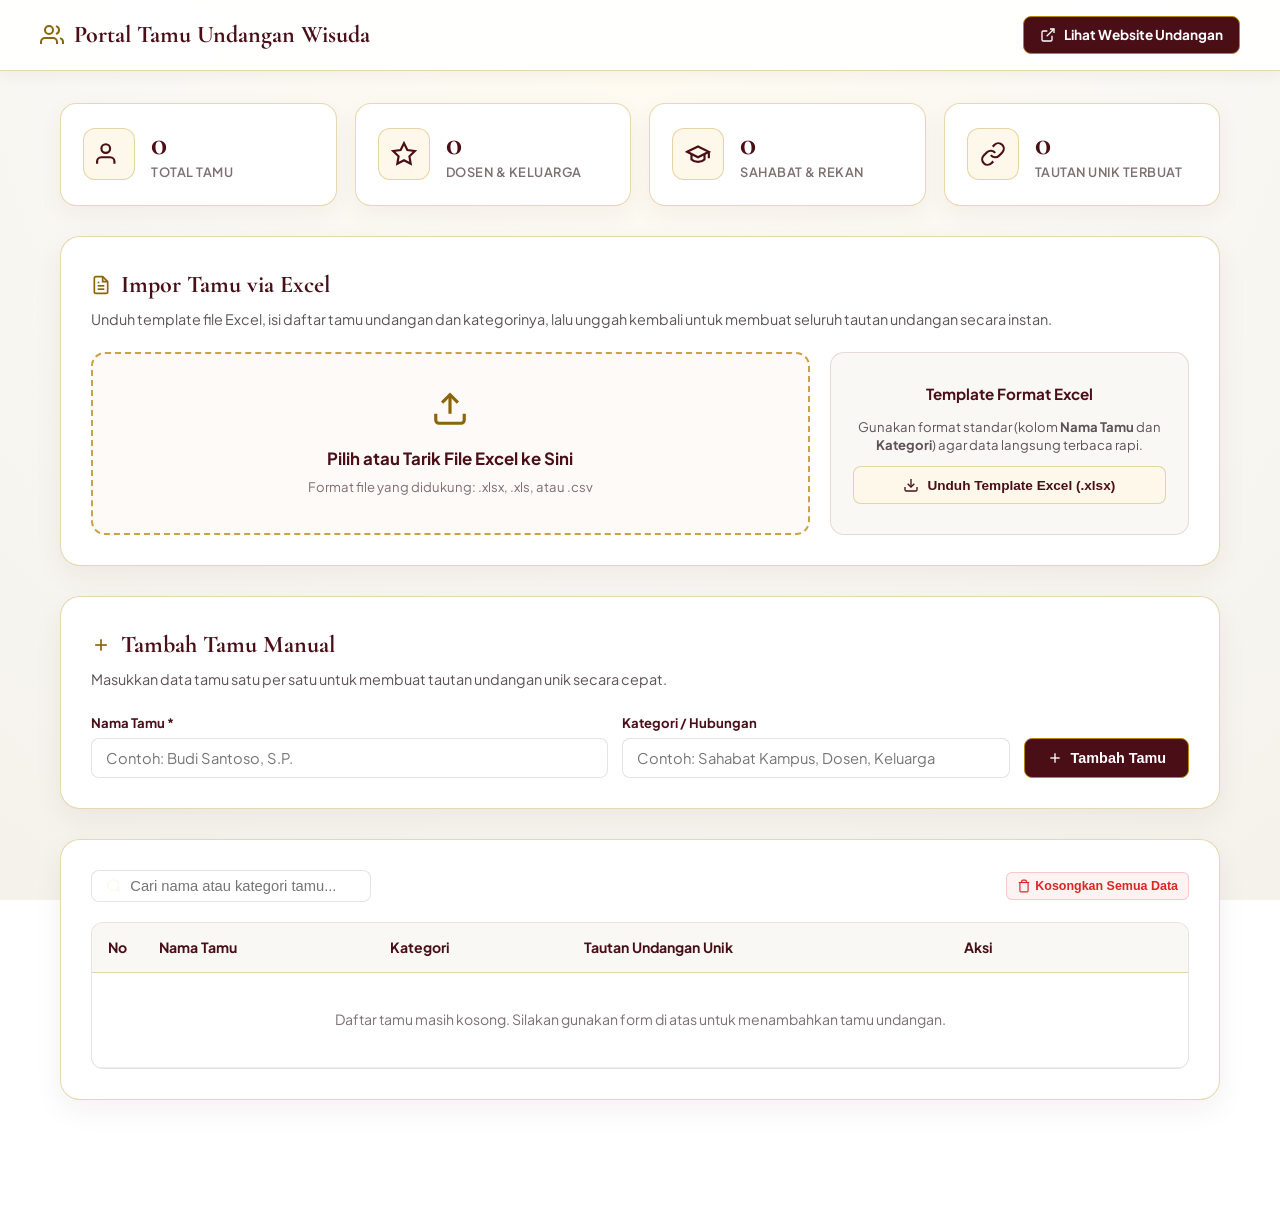
==== commit a2569f4b: "Penyesuaian laman depan dan fitur input denganexcel" ====
--- a/admin.html
+++ b/admin.html
@@ -98,17 +98,64 @@
       </div>
     </section>
 
-    <!-- 2. Form Input Tambah Tamu -->
+    <!-- 2. Import Excel & Download Template Section -->
+    <section class="admin-card">
+      <h2 class="card-title">
+        <svg width="20" height="20" viewBox="0 0 24 24" fill="none" stroke="currentColor" stroke-width="2">
+          <path d="M14 2H6a2 2 0 0 0-2 2v16a2 2 0 0 0 2 2h12a2 2 0 0 0 2-2V8z"></path>
+          <polyline points="14 2 14 8 20 8"></polyline>
+          <line x1="16" y1="13" x2="8" y2="13"></line>
+          <line x1="16" y1="17" x2="8" y2="17"></line>
+          <polyline points="10 9 9 9 8 9"></polyline>
+        </svg>
+        <span>Impor Tamu via Excel</span>
+      </h2>
+      <p class="card-subtitle">
+        Unduh template file Excel, isi daftar tamu undangan dan kategorinya, lalu unggah kembali untuk membuat seluruh tautan undangan secara instan.
+      </p>
+
+      <div class="dropzone-container">
+        <div id="excel-dropzone" class="dropzone" tabindex="0" role="button" aria-label="Unggah file Excel daftar tamu">
+          <input type="file" id="excel-file-input" accept=".xlsx, .xls, .csv" style="display: none;">
+          <div class="dropzone-icon">
+            <svg width="38" height="38" viewBox="0 0 24 24" fill="none" stroke="currentColor" stroke-width="2">
+              <path d="M21 15v4a2 2 0 0 1-2 2H5a2 2 0 0 1-2-2v-4"></path>
+              <polyline points="17 8 12 3 7 8"></polyline>
+              <line x1="12" y1="3" x2="12" y2="15"></line>
+            </svg>
+          </div>
+          <div class="dropzone-text">Pilih atau Tarik File Excel ke Sini</div>
+          <div class="dropzone-hint">Format file yang didukung: .xlsx, .xls, atau .csv</div>
+        </div>
+
+        <div class="template-box">
+          <div style="font-weight: 700; color: var(--burgundy-primary); font-size: 0.95rem;">Template Format Excel</div>
+          <div style="font-size: 0.82rem; color: var(--text-muted); line-height: 1.4;">
+            Gunakan format standar (kolom <strong>Nama Tamu</strong> dan <strong>Kategori</strong>) agar data langsung terbaca rapi.
+          </div>
+          <button type="button" id="btn-download-template" class="btn-template" title="Unduh Template Excel">
+            <svg width="16" height="16" viewBox="0 0 24 24" fill="none" stroke="currentColor" stroke-width="2">
+              <path d="M21 15v4a2 2 0 0 1-2 2H5a2 2 0 0 1-2-2v-4"></path>
+              <polyline points="7 10 12 15 17 10"></polyline>
+              <line x1="12" y1="15" x2="12" y2="3"></line>
+            </svg>
+            <span>Unduh Template Excel (.xlsx)</span>
+          </button>
+        </div>
+      </div>
+    </section>
+
+    <!-- 3. Form Input Tambah Tamu Manual -->
     <section class="admin-card">
       <h2 class="card-title">
         <svg width="20" height="20" viewBox="0 0 24 24" fill="none" stroke="currentColor" stroke-width="2">
           <line x1="12" y1="5" x2="12" y2="19"></line>
           <line x1="5" y1="12" x2="19" y2="12"></line>
         </svg>
-        <span>Tambah Tamu Undangan</span>
+        <span>Tambah Tamu Manual</span>
       </h2>
       <p class="card-subtitle">
-        Masukkan data tamu untuk membuat tautan undangan unik secara otomatis.
+        Masukkan data tamu satu per satu untuk membuat tautan undangan unik secara cepat.
       </p>
       
       <form id="quick-add-form" class="quick-add-form">
@@ -122,11 +169,6 @@
           <input type="text" id="add-category" class="form-input" placeholder="Contoh: Sahabat Kampus, Dosen, Keluarga">
         </div>
 
-        <div class="form-group">
-          <label for="add-phone" class="form-label">Nomor WhatsApp (Opsional)</label>
-          <input type="tel" id="add-phone" class="form-input" placeholder="Contoh: 08123456789">
-        </div>
-
         <button type="submit" class="btn-gold-sm">
           <svg width="16" height="16" viewBox="0 0 24 24" fill="none" stroke="currentColor" stroke-width="2">
             <line x1="12" y1="5" x2="12" y2="19"></line>
@@ -137,7 +179,7 @@
       </form>
     </section>
 
-    <!-- 3. Tabel Daftar Undangan & Aksi -->
+    <!-- 4. Tabel Daftar Undangan & Aksi -->
     <section class="admin-card">
       <div class="table-toolbar">
         <div class="search-wrap">
@@ -145,7 +187,7 @@
             <circle cx="11" cy="11" r="8"></circle>
             <line x1="21" y1="21" x2="16.65" y2="16.65"></line>
           </svg>
-          <input type="text" id="search-guest" placeholder="Cari nama, kategori, atau no HP...">
+          <input type="text" id="search-guest" placeholder="Cari nama atau kategori tamu...">
         </div>
 
         <div class="toolbar-buttons">
@@ -167,9 +209,8 @@
               <th style="width: 50px;">No</th>
               <th>Nama Tamu</th>
               <th>Kategori</th>
-              <th>No. WhatsApp</th>
               <th>Tautan Undangan Unik</th>
-              <th style="width: 220px;">Aksi</th>
+              <th style="width: 240px;">Aksi</th>
             </tr>
           </thead>
           <tbody id="guest-table-body">
@@ -183,6 +224,8 @@
   <!-- Toast Notification Container -->
   <div id="toast-container" class="toast-container" aria-live="polite"></div>
 
+  <!-- Excel Generator & Parser (SheetJS) -->
+  <script src="assets/js/xlsx.full.min.js"></script>
   <!-- Admin Script -->
   <script src="assets/js/admin.js"></script>
 </body>
--- a/assets/css/admin.css
+++ b/assets/css/admin.css
@@ -278,7 +278,7 @@
 /* Quick Add Form */
 .quick-add-form {
   display: grid;
-  grid-template-columns: 2fr 1.5fr 1.5fr auto;
+  grid-template-columns: 2fr 1.5fr auto;
   gap: 14px;
   align-items: flex-end;
 }
@@ -448,8 +448,9 @@
 
 .btn-copy {
   background: var(--gold-light);
-  color: var(--gold-dark);
-  border-color: var(--gold-border);
+  color: var(--burgundy-primary);
+  border-color: var(--gold-border-bright);
+  font-weight: 600;
 }
 
 .btn-copy:hover {
@@ -457,15 +458,16 @@
   color: #ffffff;
 }
 
-.btn-whatsapp {
-  background: #ecfdf5;
-  color: #059669;
-  border-color: rgba(5, 150, 105, 0.3);
-}
-
-.btn-whatsapp:hover {
-  background: #059669;
-  color: #ffffff;
+.btn-copy-link {
+  background: #f8f9fa;
+  color: var(--text-heading);
+  border-color: var(--border-light);
+}
+
+.btn-copy-link:hover {
+  background: var(--gold-light);
+  color: var(--burgundy-primary);
+  border-color: var(--gold-border);
 }
 
 .btn-view {
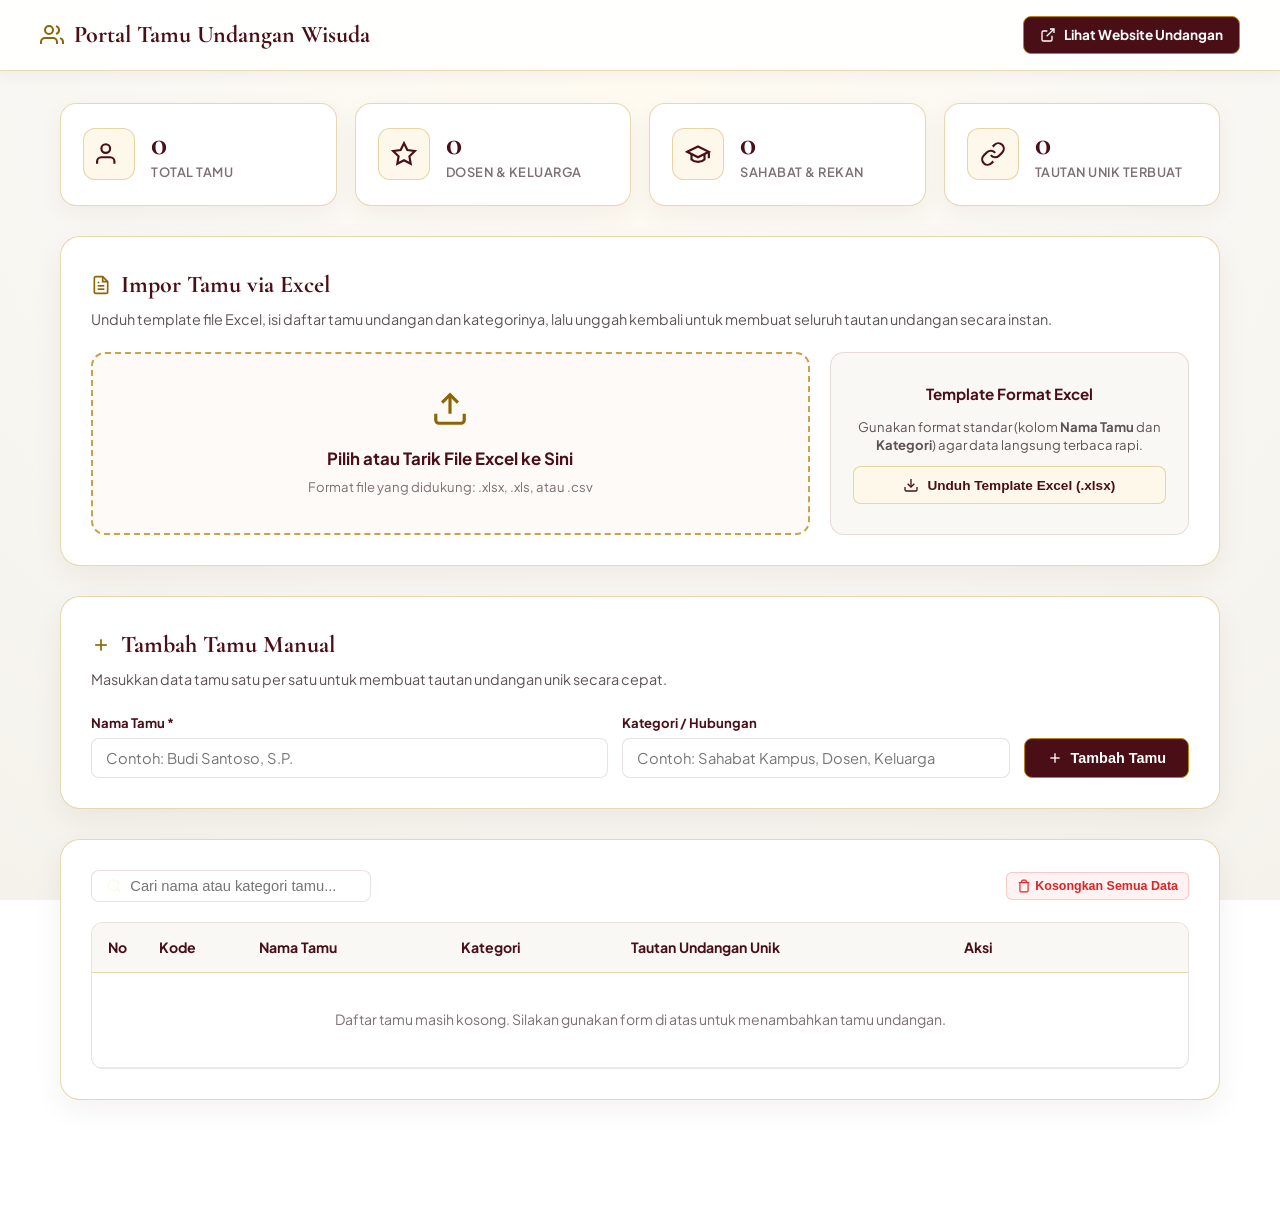
==== commit d8d15de5: "Revisi tampilan depan dan url random" ====
--- a/admin.html
+++ b/admin.html
@@ -29,7 +29,7 @@
       </div>
 
       <div class="header-actions">
-        <a href="index.html?to=Pratinjau+Tamu&cat=Umum" target="_blank" class="btn-nav">
+        <a href="index.html?u=WyJQUlZXMDEiLCJQcmF0aW5qYXUgVGFtdSIsIlVtdW0iXQ" target="_blank" class="btn-nav">
           <svg width="16" height="16" viewBox="0 0 24 24" fill="none" stroke="currentColor" stroke-width="2">
             <path d="M18 13v6a2 2 0 0 1-2 2H5a2 2 0 0 1-2-2V8a2 2 0 0 1 2-2h6"></path>
             <polyline points="15 3 21 3 21 9"></polyline>
@@ -206,7 +206,8 @@
         <table class="guest-table">
           <thead>
             <tr>
-              <th style="width: 50px;">No</th>
+              <th style="width: 45px;">No</th>
+              <th style="width: 100px;">Kode</th>
               <th>Nama Tamu</th>
               <th>Kategori</th>
               <th>Tautan Undangan Unik</th>
--- a/assets/css/admin.css
+++ b/assets/css/admin.css
@@ -417,6 +417,19 @@
   border: 1px solid var(--gold-border);
 }
 
+.guest-code-badge {
+  display: inline-block;
+  padding: 3px 8px;
+  font-size: 0.76rem;
+  font-weight: 700;
+  font-family: monospace, ui-monospace;
+  letter-spacing: 0.5px;
+  border-radius: 6px;
+  background: #f4ede4;
+  color: var(--burgundy-primary);
+  border: 1px solid var(--gold-border);
+}
+
 .link-cell {
   max-width: 220px;
   overflow: hidden;
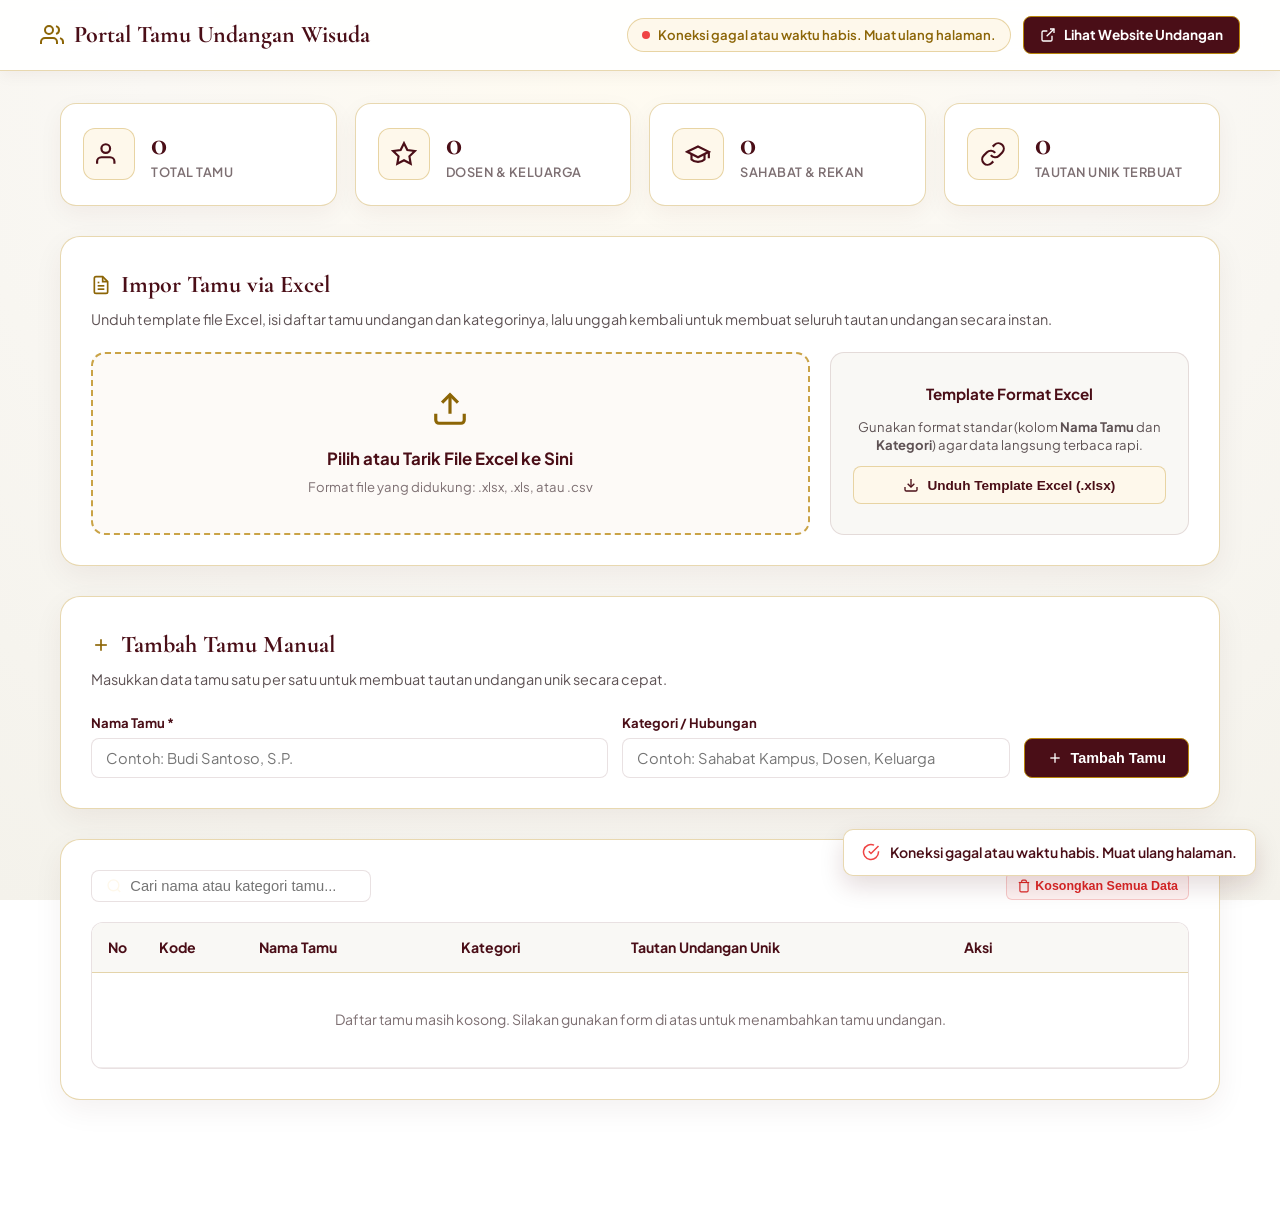
==== commit 520ce51a: "feat: sinkronisasi otomatis Google Sheets pada admin, hapus tombol sinkron manual, bersihkan tombol " ====
--- a/admin.html
+++ b/admin.html
@@ -29,6 +29,10 @@
       </div>
 
       <div class="header-actions">
+        <div id="sheets-status-badge" style="display: inline-flex; align-items: center; gap: 8px; font-size: 0.82rem; color: var(--gold-dark); background: var(--gold-light); border: 1px solid var(--gold-border); padding: 6px 14px; border-radius: 9999px; font-weight: 600;">
+          <span id="sheets-status-dot" style="width: 8px; height: 8px; border-radius: 50%; background: #10b981; display: inline-block;"></span>
+          <span id="sheets-status-text">Sinkron Otomatis Spreadsheet</span>
+        </div>
         <a href="index.html?u=WyJQUlZXMDEiLCJQcmF0aW5qYXUgVGFtdSIsIlVtdW0iXQ" target="_blank" class="btn-nav">
           <svg width="16" height="16" viewBox="0 0 24 24" fill="none" stroke="currentColor" stroke-width="2">
             <path d="M18 13v6a2 2 0 0 1-2 2H5a2 2 0 0 1-2-2V8a2 2 0 0 1 2-2h6"></path>
--- a/assets/css/admin.css
+++ b/assets/css/admin.css
@@ -37,7 +37,9 @@
   --glass-blur: blur(14px);
 }
 
-*, *::before, *::after {
+*,
+*::before,
+*::after {
   box-sizing: border-box;
   margin: 0;
   padding: 0;
@@ -219,7 +221,8 @@
   transition: all 0.2s ease;
 }
 
-.dropzone:hover, .dropzone.dragover {
+.dropzone:hover,
+.dropzone.dragover {
   border-color: var(--gold-dark);
   background: #fef5e6;
 }
@@ -271,7 +274,7 @@
 }
 
 .btn-template:hover {
-  background: var(--gold-primary);
+  background: var(--burgundy-primary);
   color: #ffffff;
 }
 
@@ -532,15 +535,95 @@
 }
 
 @keyframes slideIn {
-  from { transform: translateX(50px); opacity: 0; }
-  to { transform: translateX(0); opacity: 1; }
+  from {
+    transform: translateX(50px);
+    opacity: 0;
+  }
+
+  to {
+    transform: translateX(0);
+    opacity: 1;
+  }
+}
+
+.sheets-form {
+  display: flex;
+  align-items: center;
+  gap: 16px;
+  margin-bottom: 8px;
+}
+
+.sheets-form .form-group {
+  min-width: 0;
+}
+
+.sheets-panel button,
+.sheets-panel input {
+  min-height: 44px;
+  font: inherit;
+}
+
+.sheets-panel button {
+  cursor: pointer;
+  white-space: normal;
+}
+
+.sheets-help {
+  margin-top: 12px;
+  color: var(--text-muted);
+  font-size: 0.85rem;
+  overflow-wrap: anywhere;
+}
+
+.sheets-status {
+  margin-top: 16px;
+  padding: 12px;
+  border-left: 3px solid var(--burgundy-primary);
+  background: var(--bg-subtle);
+  color: var(--burgundy-primary);
+  overflow-wrap: anywhere;
+}
+
+.sheets-status[data-error="true"] {
+  border-color: #991b1b;
+  color: #991b1b;
+  background: #fef2f2;
+}
+
+.sheets-actions {
+  display: flex;
+  flex-wrap: wrap;
+  gap: 12px;
+  margin-top: 16px;
+}
+
+.sheets-panel :focus-visible {
+  outline: 3px solid var(--burgundy-primary);
+  outline-offset: 3px;
+}
+
+button:disabled,
+input:disabled,
+.dropzone[aria-disabled="true"] {
+  opacity: 0.6;
+  cursor: not-allowed;
 }
 
 @media (max-width: 900px) {
   .dropzone-container {
     grid-template-columns: 1fr;
   }
+
   .quick-add-form {
     grid-template-columns: 1fr;
   }
 }
+
+@keyframes spin {
+  from {
+    transform: rotate(0deg);
+  }
+  to {
+    transform: rotate(360deg);
+  }
+}
